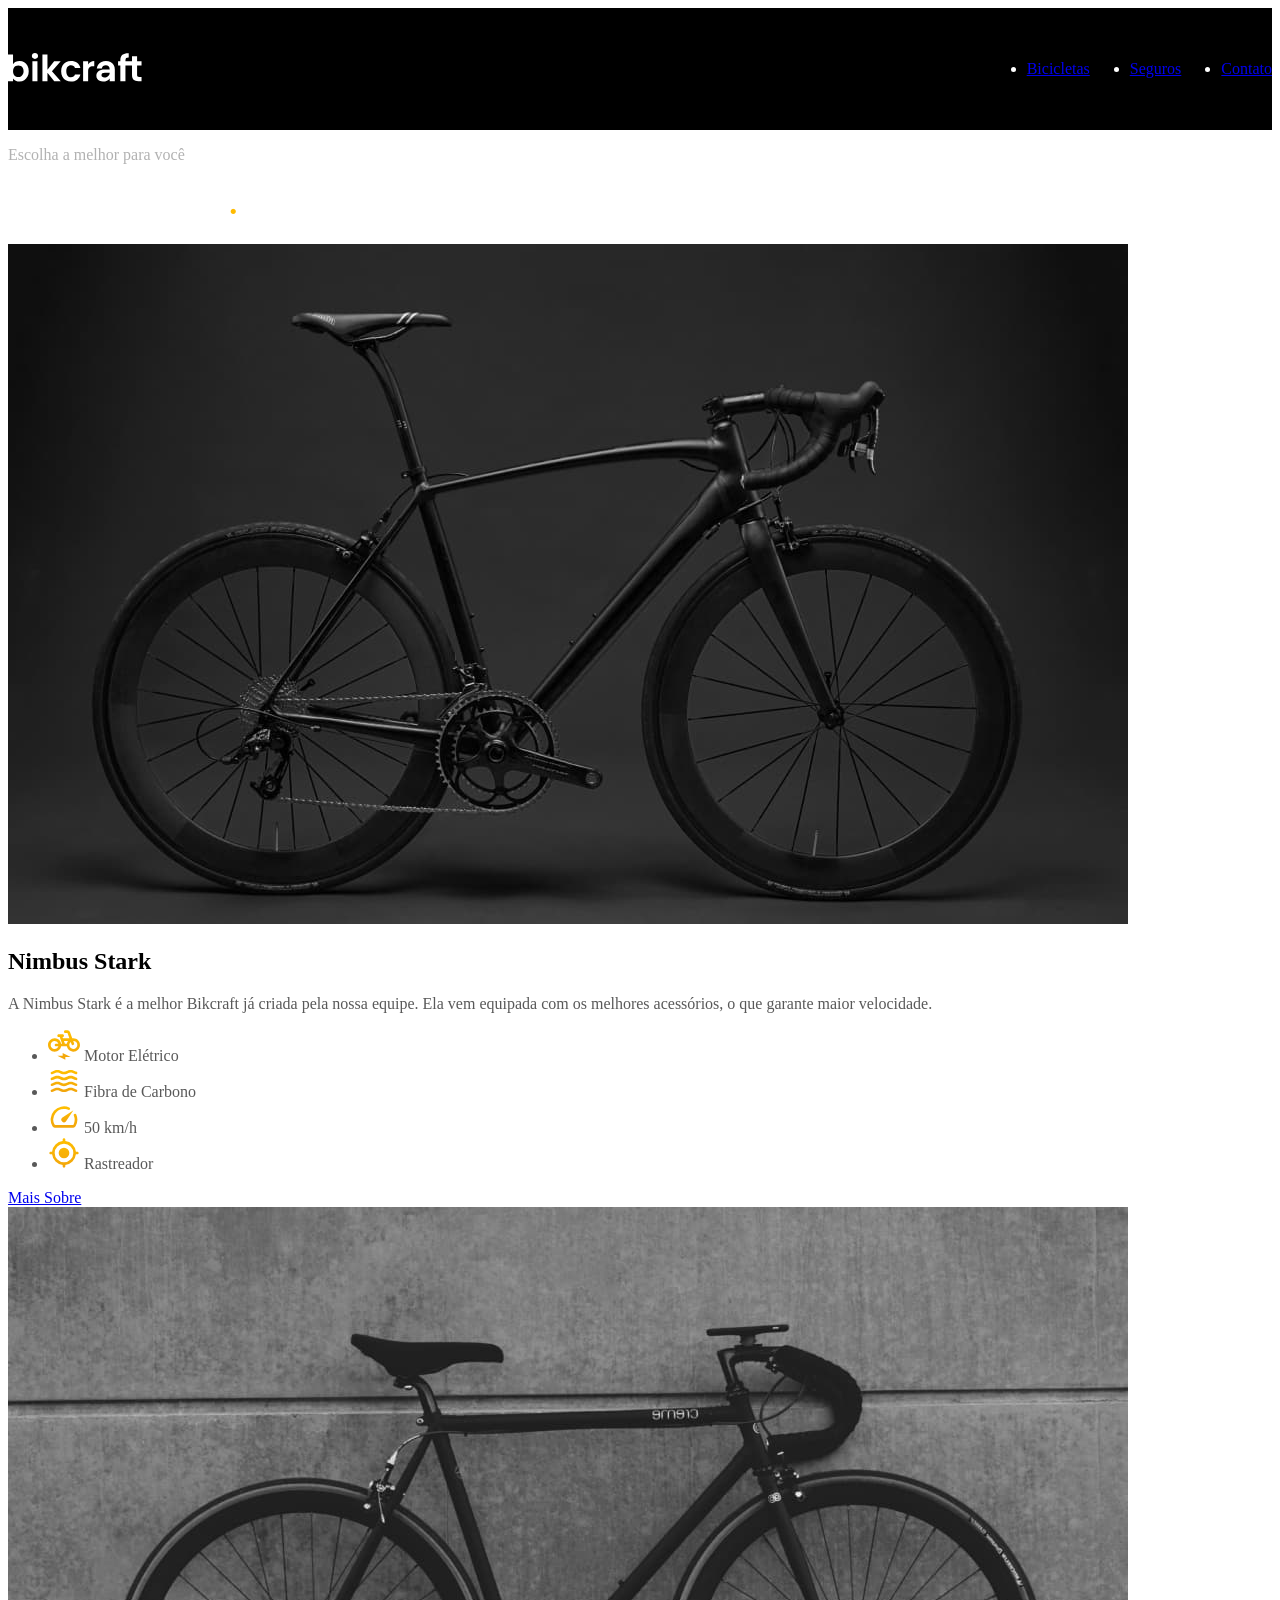
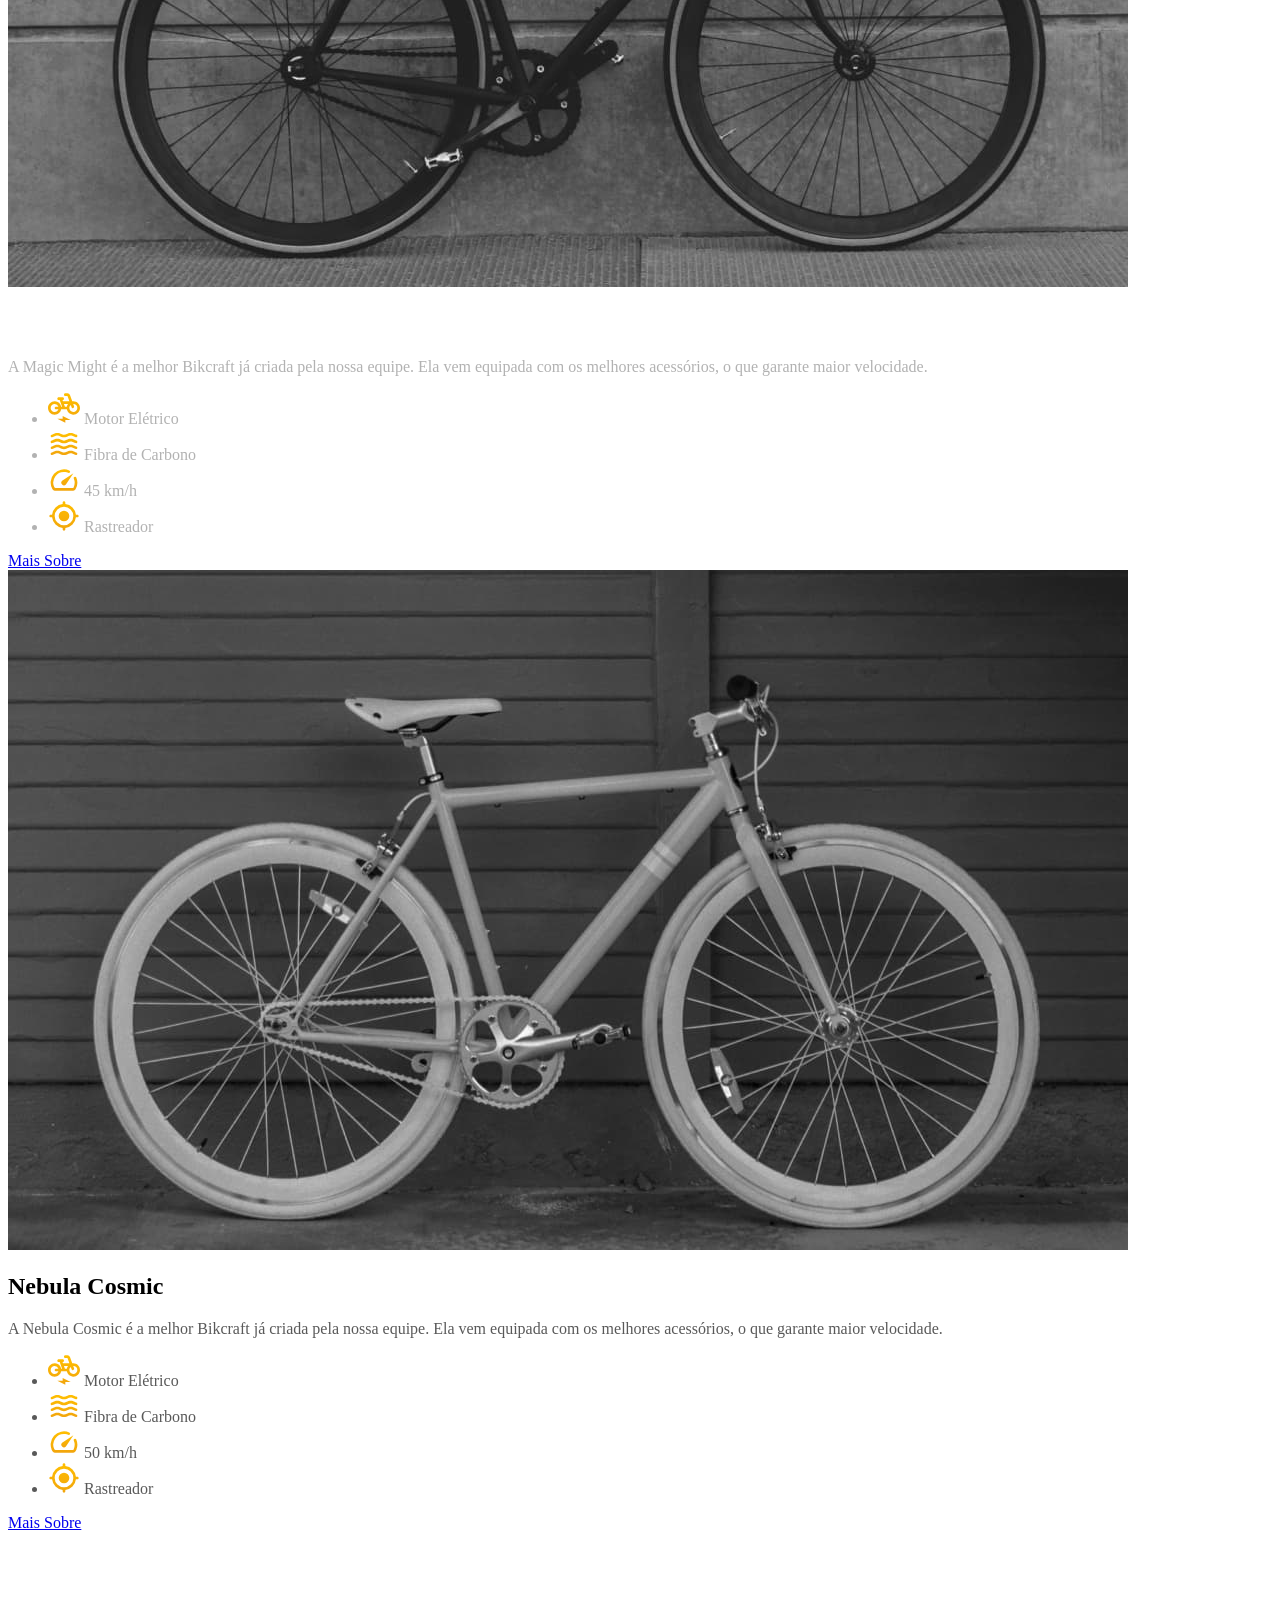
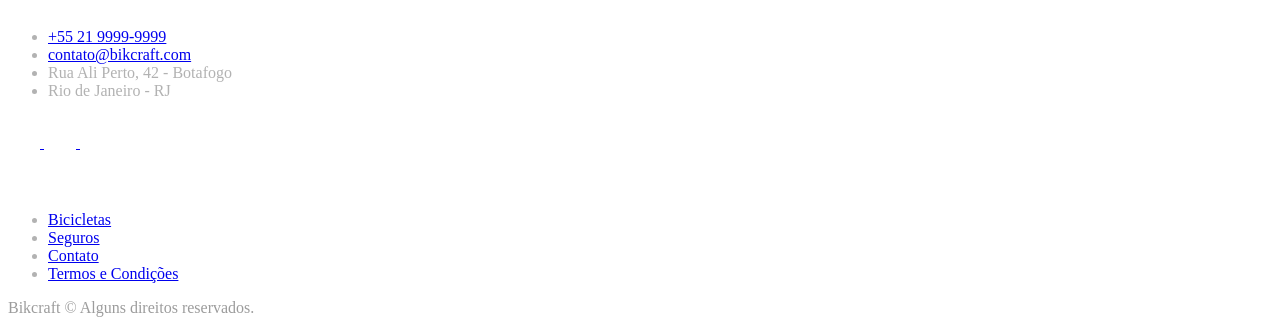
==== bicicletas.html @ cccc76bc "projeto finalizado e subindo para o github" ====
<!DOCTYPE html>
<html lang="pt-br">

<head>
  <meta charset="UTF-8">
  <meta name="viewport" content="width=device-width, initial-scale=1.0">

  <title>Bicicletas | Bikcraft</title>
  <meta name="description" content="Bicicletas">

  <link rel="preload" href="./css/style.css" as="style">
  <link rel="stylesheet" href="./css/style.css">
</head>

<body id="bicicletas">
  <header class="header-bg">
    <div class="header container">
      <a href="./">
        <img src="./img/bikcraft.svg" alt="Bikcraft">
      </a>

      <nav aria-label="primaria">
        <ul class="header-menu font-1-m cor-0">
          <li><a href="./bicicletas.html">Bicicletas</a></li>
          <li><a href="./seguros.html">Seguros</a></li>
          <li><a href="./contato.html">Contato</a></li>
        </ul>
      </nav>
    </div>
  </header>

  <main>
    <div class="titulo-bg">
      <div class="titulo container">
        <p class="font-2-l-b cor-5">Escolha a melhor para você</p>
        <h1 class="font-1-xxl cor-0">nossas bicicletas<span class="cor-p1">.</span></h1>
      </div>
    </div>

    <div class="bicicletas container">
      <div class="bicicletas-imagem">
        <img src="./img/bicicletas/nimbus.jpg" alt="Bicicleta preta">
        <span class="font-2-m cor-0">R$ 4999</span>
      </div>
      <div class="bicicletas-conteudo">
        <h2 class="font-1-xl">Nimbus Stark</h2>
        <p class="font-2-s cor-8">A Nimbus Stark é a melhor Bikcraft já criada pela nossa equipe. Ela vem equipada com os melhores acessórios, o que garante maior velocidade.</p>
        <ul class="font-1-m cor-8">
          <li>
            <img src="./img/icones/eletrica.svg" alt="">
            Motor Elétrico
          </li>
          <li>
            <img src="./img/icones/carbono.svg" alt="">
            Fibra de Carbono
          </li>
          <li>
            <img src="./img/icones/velocidade.svg" alt="">
            50 km/h
          </li>
          <li>
            <img src="./img/icones/rastreador.svg" alt="">
            Rastreador
          </li>
        </ul>
        <a class="botao seta" href="./bicicletas/nimbus.html">Mais Sobre</a>
      </div>
    </div>

    <div class="bicicletas-bg">
      <div class="bicicletas container">
        <div class="bicicletas-imagem">
          <img src="./img/bicicletas/magic.jpg" alt="Bicicleta preta">
          <span class="font-2-m cor-0">R$ 2499</span>
        </div>
        <div class="bicicletas-conteudo">
          <h2 class="font-1-xl cor-0">Magic Might</h2>
          <p class="font-2-s cor-5">A Magic Might é a melhor Bikcraft já criada pela nossa equipe. Ela vem equipada com os melhores acessórios, o que garante maior velocidade.</p>
          <ul class="font-1-m cor-5">
            <li>
              <img src="./img/icones/eletrica.svg" alt="">
              Motor Elétrico
            </li>
            <li>
              <img src="./img/icones/carbono.svg" alt="">
              Fibra de Carbono
            </li>
            <li>
              <img src="./img/icones/velocidade.svg" alt="">
              45 km/h
            </li>
            <li>
              <img src="./img/icones/rastreador.svg" alt="">
              Rastreador
            </li>
          </ul>
          <a class="botao seta" href="./bicicletas/magic.html">Mais Sobre</a>
        </div>
      </div>
    </div>

    <div class="bicicletas container">
      <div class="bicicletas-imagem">
        <img src="./img/bicicletas/nebula.jpg" alt="Bicicleta preta">
        <span class="font-2-m cor-0">R$ 3999</span>
      </div>
      <div class="bicicletas-conteudo">
        <h2 class="font-1-xl">Nebula Cosmic</h2>
        <p class="font-2-s cor-8">A Nebula Cosmic é a melhor Bikcraft já criada pela nossa equipe. Ela vem equipada com os melhores acessórios, o que garante maior velocidade.</p>
        <ul class="font-1-m cor-8">
          <li>
            <img src="./img/icones/eletrica.svg" alt="">
            Motor Elétrico
          </li>
          <li>
            <img src="./img/icones/carbono.svg" alt="">
            Fibra de Carbono
          </li>
          <li>
            <img src="./img/icones/velocidade.svg" alt="">
            50 km/h
          </li>
          <li>
            <img src="./img/icones/rastreador.svg" alt="">
            Rastreador
          </li>
        </ul>
        <a class="botao seta" href="./bicicletas/nebula.html">Mais Sobre</a>
      </div>
    </div>

  </main>

  <footer class="footer-bg">
    <div class="footer container">
      <img src="./img/bikcraft.svg" alt="Bikcraft">
      <div class="footer-contato">
        <h3 class="font-2-l-b cor-0">Contato</h3>
        <ul class="font-2-m cor-5">
          <li><a href="tel:+552199999999">+55 21 9999-9999</a></li>
          <li><a href="mailto:contato@bikcraft.com">contato@bikcraft.com</a></li>
          <li>Rua Ali Perto, 42 - Botafogo</li>
          <li>Rio de Janeiro - RJ</li>
        </ul>
        <div class="footer-redes">
          <a href="./">
            <img src="./img/redes/instagram.svg" alt="Instagram">
          </a>
          <a href="./">
            <img src="./img/redes/facebook.svg" alt="Facebook">
          </a>
          <a href="./">
            <img src="./img/redes/youtube.svg" alt="Youtube">
          </a>
        </div>
      </div>
      <div class="footer-informacoes">
        <h3 class="font-2-l-b cor-0">Informações</h3>
        <nav>
          <ul class="font-1-m cor-5">
            <li><a href="./bicicletas.html">Bicicletas</a></li>
            <li><a href="./seguros.html">Seguros</a></li>
            <li><a href="./contato.html">Contato</a></li>
            <li><a href="./termos.html">Termos e Condições</a></li>
          </ul>
        </nav>
      </div>
      <p class="footer-copy font-2-m cor-6">Bikcraft © Alguns direitos reservados.</p>
    </div>
  </footer>
</body>

</html>
---- css/style.css ----
@import "./global/global.css";
@import "./utilidades/tipografia.css";
@import "./utilidades/cores.css";

@import "./global/header.css";
@import "./global/footer.css";

/* Utilidades */
@import "./utilidades/componentes.css";
@import "./utilidades/formulario.css";

/* Home */
@import "./home/introducao.css";
@import "./home/tecnologia.css";
@import "./home/parceiros.css";
@import "./home/depoimento.css";

/* Bicicletas */
@import "./bicicletas/bicicletas-lista.css";
@import "./bicicletas/bicicletas.css";

/* Bicicleta */
@import "./bicicleta/bicicleta.css";
@import "./bicicleta/seguro.css";

/* Seguros */
@import "./seguros/seguros.css";
@import "./seguros/vantagens.css";
@import "./seguros/perguntas.css";

/* Contato */
@import "./contato/contato.css";
@import "./contato/lojas.css";

/* Contato */
@import "./orcamento/orcamento.css";

/* Termos */
@import "./termos/termos.css";
---- css/style.css ----
@import "./global/global.css";
@import "./utilidades/tipografia.css";
@import "./utilidades/cores.css";

@import "./global/header.css";
@import "./global/footer.css";

/* Utilidades */
@import "./utilidades/componentes.css";
@import "./utilidades/formulario.css";

/* Home */
@import "./home/introducao.css";
@import "./home/tecnologia.css";
@import "./home/parceiros.css";
@import "./home/depoimento.css";

/* Bicicletas */
@import "./bicicletas/bicicletas-lista.css";
@import "./bicicletas/bicicletas.css";

/* Bicicleta */
@import "./bicicleta/bicicleta.css";
@import "./bicicleta/seguro.css";

/* Seguros */
@import "./seguros/seguros.css";
@import "./seguros/vantagens.css";
@import "./seguros/perguntas.css";

/* Contato */
@import "./contato/contato.css";
@import "./contato/lojas.css";

/* Contato */
@import "./orcamento/orcamento.css";

/* Termos */
@import "./termos/termos.css";
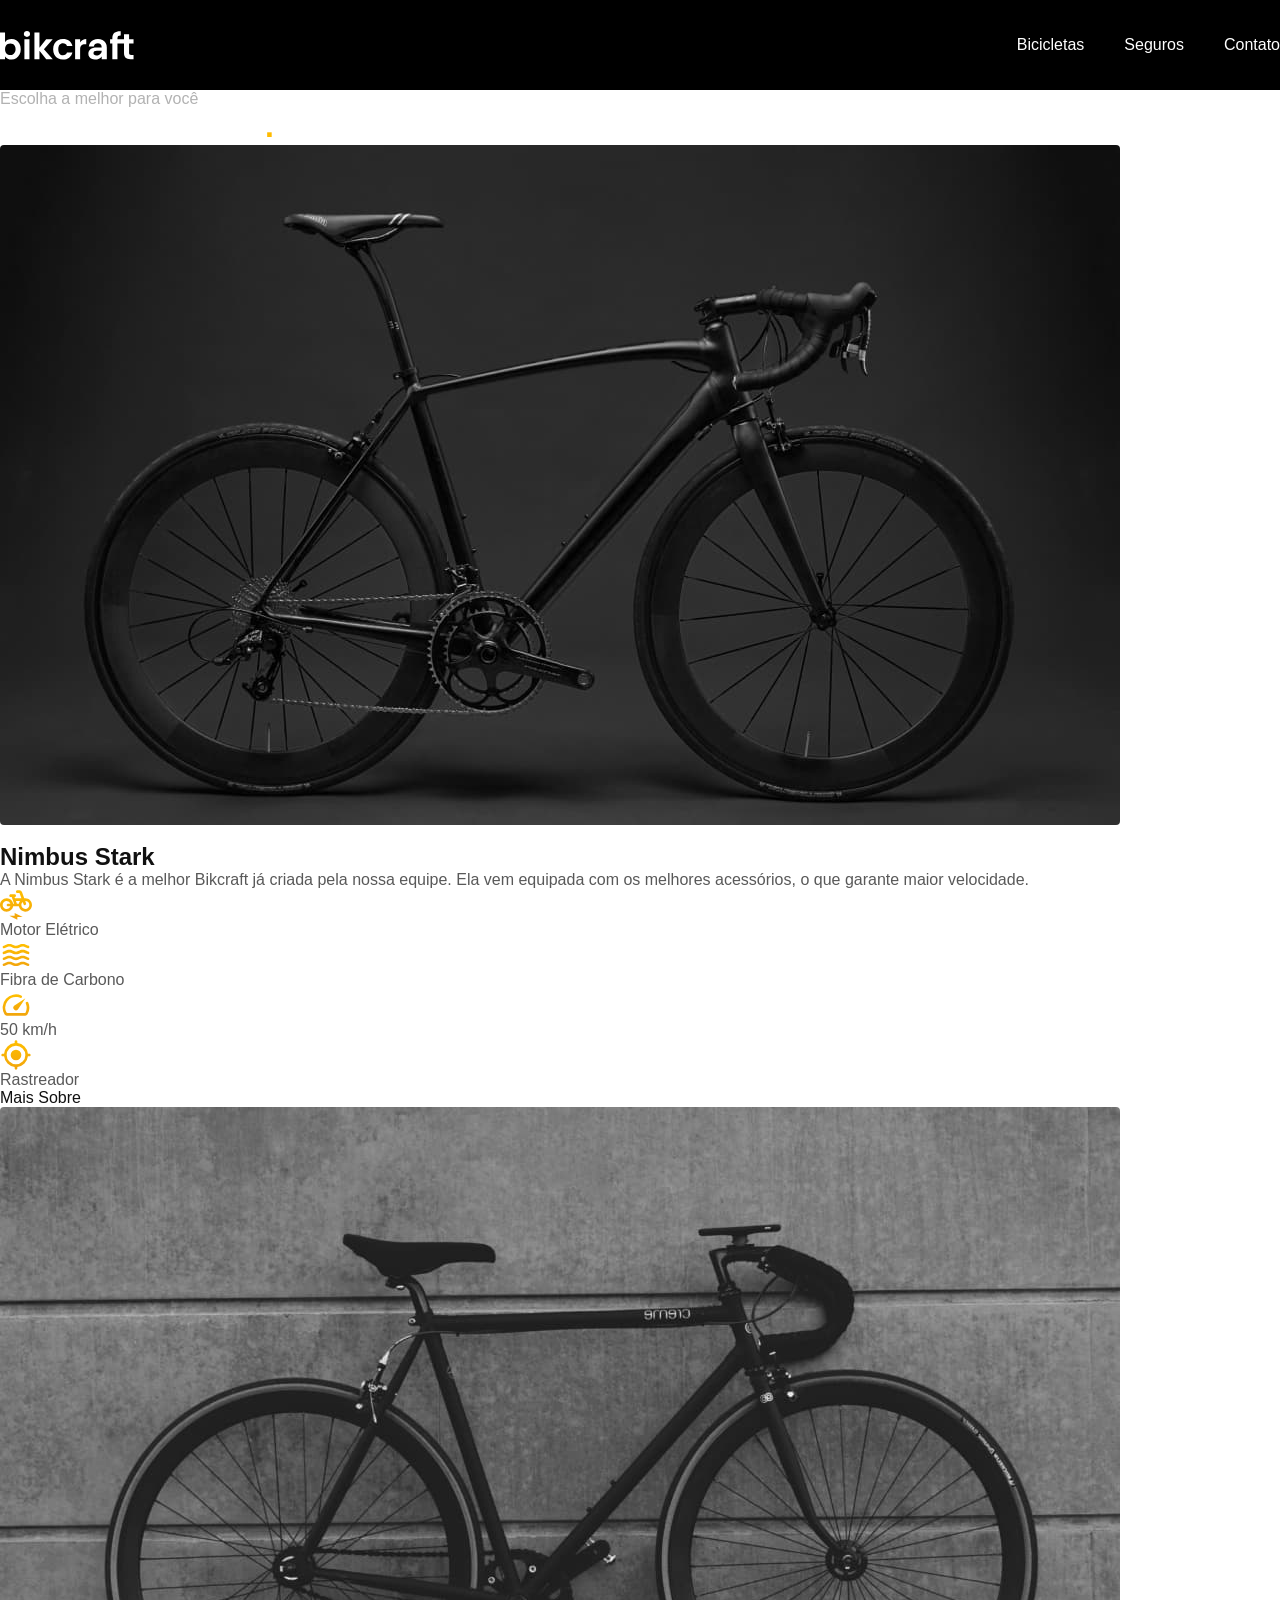
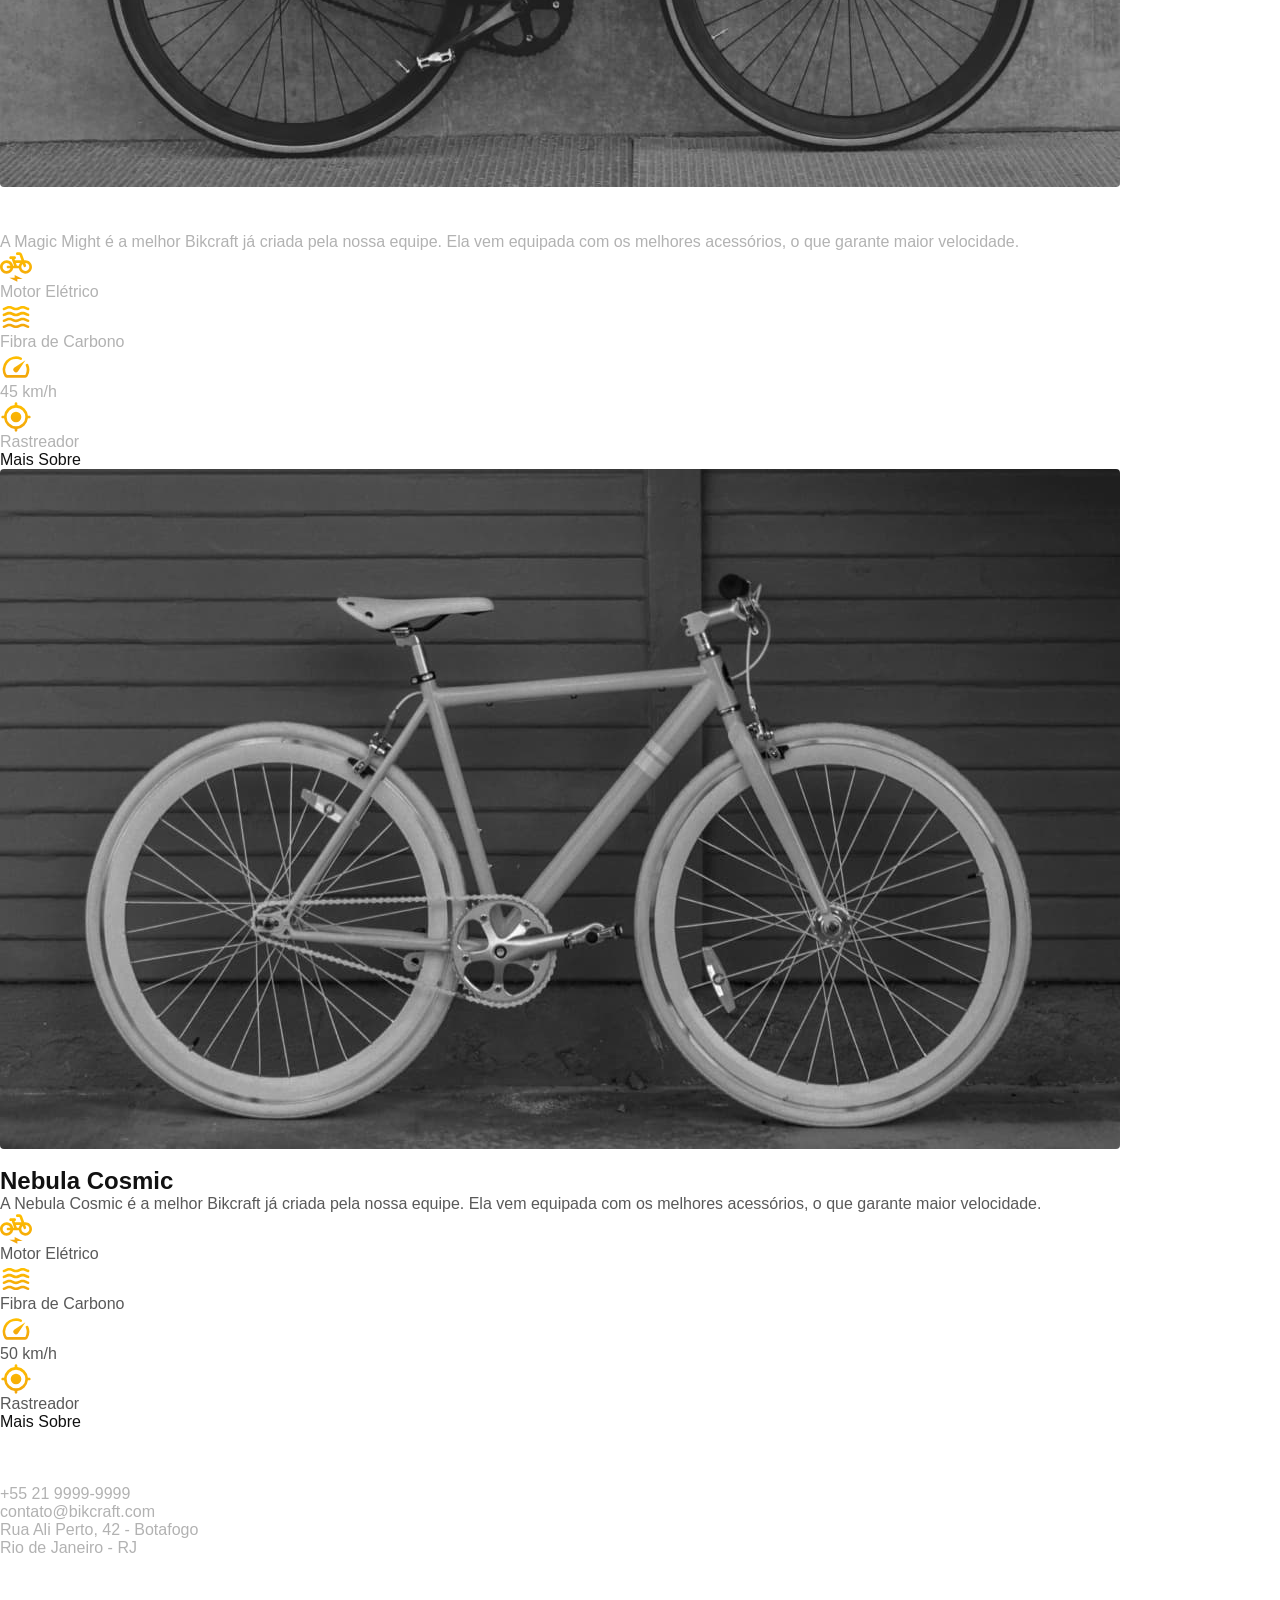
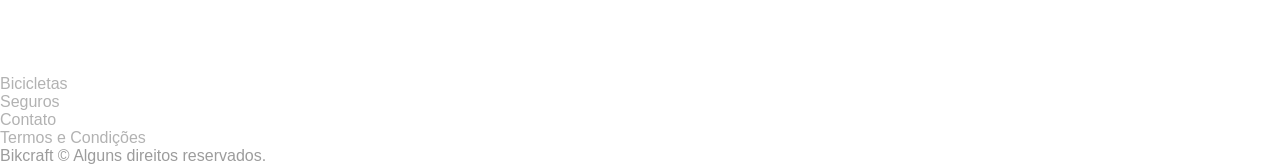
==== commit 9a9b42c7: "Merge pull request #1 from lpwesley/fix/correcoes-criticas Corrige problemas críticos do site" ====
--- a/bicicletas.html
+++ b/bicicletas.html
@@ -8,6 +8,9 @@
   <title>Bicicletas | Bikcraft</title>
   <meta name="description" content="Bicicletas">
 
+  <link rel="preconnect" href="https://fonts.googleapis.com">
+  <link rel="preconnect" href="https://fonts.gstatic.com" crossorigin>
+  <link rel="stylesheet" href="https://fonts.googleapis.com/css2?family=Merriweather:ital,wght@1,900&family=Poppins:wght@400;500;600&family=Roboto:wght@400;500&display=swap">
   <link rel="preload" href="./css/style.css" as="style">
   <link rel="stylesheet" href="./css/style.css">
 </head>
@@ -143,13 +146,13 @@
           <li>Rio de Janeiro - RJ</li>
         </ul>
         <div class="footer-redes">
-          <a href="./">
+          <a href="https://www.instagram.com/" target="_blank" rel="noopener noreferrer">
             <img src="./img/redes/instagram.svg" alt="Instagram">
           </a>
-          <a href="./">
+          <a href="https://www.facebook.com/" target="_blank" rel="noopener noreferrer">
             <img src="./img/redes/facebook.svg" alt="Facebook">
           </a>
-          <a href="./">
+          <a href="https://www.youtube.com/" target="_blank" rel="noopener noreferrer">
             <img src="./img/redes/youtube.svg" alt="Youtube">
           </a>
         </div>
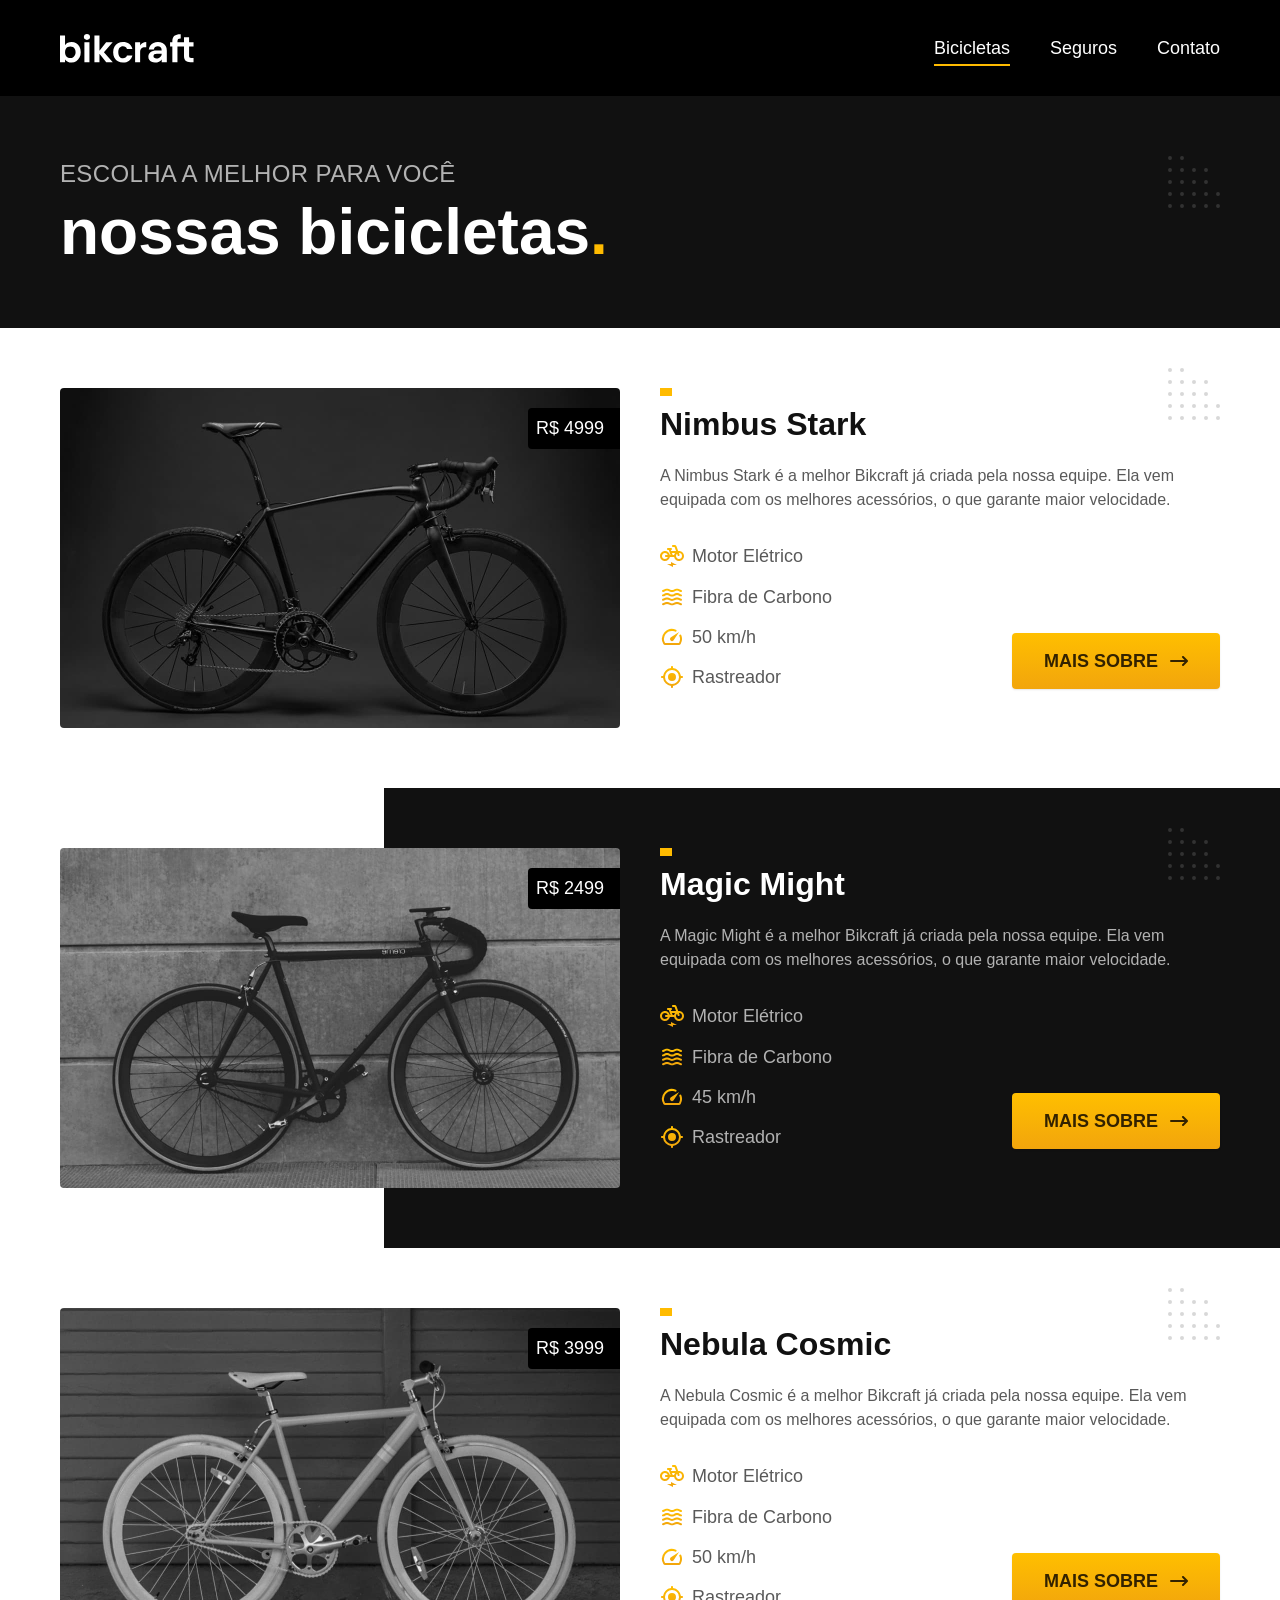
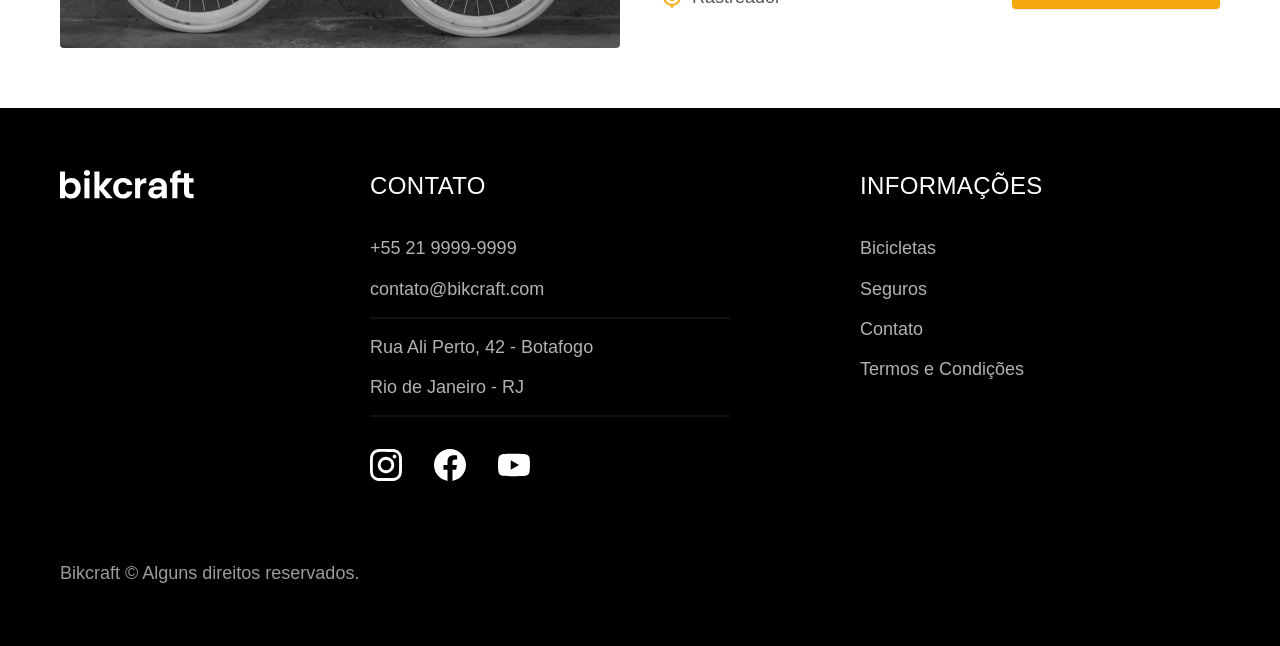
==== commit 711341f5: "Mobile first, menu hambúrguer e semântica - CSS reescrito em mobile first (min-width 400/600/800/120" ====
--- a/bicicletas.html
+++ b/bicicletas.html
@@ -1,5 +1,5 @@
 <!DOCTYPE html>
-<html lang="pt-br">
+<html lang="pt-BR">
 
 <head>
   <meta charset="UTF-8">
@@ -8,6 +8,8 @@
   <title>Bicicletas | Bikcraft</title>
   <meta name="description" content="Bicicletas">
 
+  <script>document.documentElement.classList.add("js");</script>
+  <script src="./js/menu.js" defer></script>
   <link rel="preconnect" href="https://fonts.googleapis.com">
   <link rel="preconnect" href="https://fonts.gstatic.com" crossorigin>
   <link rel="stylesheet" href="https://fonts.googleapis.com/css2?family=Merriweather:ital,wght@1,900&family=Poppins:wght@400;500;600&family=Roboto:wght@400;500&display=swap">
@@ -16,15 +18,21 @@
 </head>
 
 <body id="bicicletas">
+  <a class="pular-conteudo" href="#conteudo">Pular para o conteúdo</a>
+
   <header class="header-bg">
     <div class="header container">
       <a href="./">
-        <img src="./img/bikcraft.svg" alt="Bikcraft">
+        <img src="./img/bikcraft.svg" width="136" height="32" alt="Bikcraft - página inicial">
       </a>
 
-      <nav aria-label="primaria">
-        <ul class="header-menu font-1-m cor-0">
-          <li><a href="./bicicletas.html">Bicicletas</a></li>
+      <nav class="header-nav" aria-label="Principal">
+        <button class="header-botao" type="button" data-menu="botao" aria-expanded="false" aria-controls="menu-principal">
+          <span class="header-botao-icone" aria-hidden="true"></span>
+          Menu
+        </button>
+        <ul class="header-menu font-1-m cor-0" id="menu-principal">
+          <li><a href="./bicicletas.html" aria-current="page">Bicicletas</a></li>
           <li><a href="./seguros.html">Seguros</a></li>
           <li><a href="./contato.html">Contato</a></li>
         </ul>
@@ -32,7 +40,9 @@
     </div>
   </header>
 
-  <main>
+  <main id="conteudo">
+
+  <div>
     <div class="titulo-bg">
       <div class="titulo container">
         <p class="font-2-l-b cor-5">Escolha a melhor para você</p>
@@ -132,19 +142,23 @@
       </div>
     </div>
 
+  </div>
   </main>
+
 
   <footer class="footer-bg">
     <div class="footer container">
-      <img src="./img/bikcraft.svg" alt="Bikcraft">
+      <img src="./img/bikcraft.svg" width="136" height="32" alt="Bikcraft">
       <div class="footer-contato">
-        <h3 class="font-2-l-b cor-0">Contato</h3>
-        <ul class="font-2-m cor-5">
-          <li><a href="tel:+552199999999">+55 21 9999-9999</a></li>
-          <li><a href="mailto:contato@bikcraft.com">contato@bikcraft.com</a></li>
-          <li>Rua Ali Perto, 42 - Botafogo</li>
-          <li>Rio de Janeiro - RJ</li>
-        </ul>
+        <h2 class="font-2-l-b cor-0">Contato</h2>
+        <address>
+          <ul class="font-2-m cor-5">
+            <li><a href="tel:+552199999999">+55 21 9999-9999</a></li>
+            <li><a href="mailto:contato@bikcraft.com">contato@bikcraft.com</a></li>
+            <li>Rua Ali Perto, 42 - Botafogo</li>
+            <li>Rio de Janeiro - RJ</li>
+          </ul>
+        </address>
         <div class="footer-redes">
           <a href="https://www.instagram.com/" target="_blank" rel="noopener noreferrer">
             <img src="./img/redes/instagram.svg" alt="Instagram">
@@ -158,10 +172,10 @@
         </div>
       </div>
       <div class="footer-informacoes">
-        <h3 class="font-2-l-b cor-0">Informações</h3>
-        <nav>
+        <h2 class="font-2-l-b cor-0" id="rodape-informacoes">Informações</h2>
+        <nav aria-labelledby="rodape-informacoes">
           <ul class="font-1-m cor-5">
-            <li><a href="./bicicletas.html">Bicicletas</a></li>
+            <li><a href="./bicicletas.html" aria-current="page">Bicicletas</a></li>
             <li><a href="./seguros.html">Seguros</a></li>
             <li><a href="./contato.html">Contato</a></li>
             <li><a href="./termos.html">Termos e Condições</a></li>
